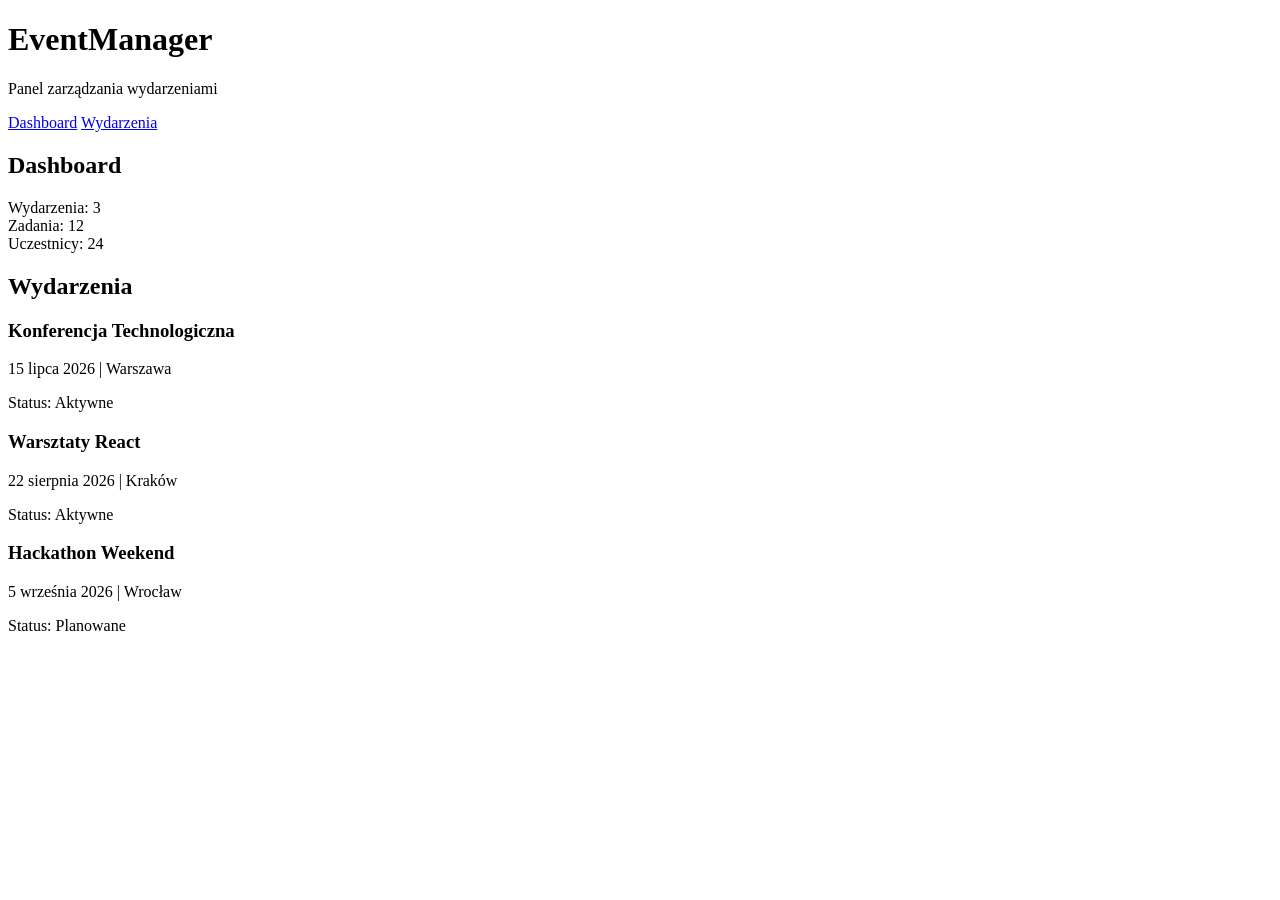
==== index.html @ 1fdc1cb6 "Add files via upload" ====
<!DOCTYPE html>
<html lang="pl">
<head>
    <meta charset="UTF-8">
    <meta name="viewport" content="width=device-width, initial-scale=1.0">
    <title>EventManager - Dashboard</title>
</head>
<body>
    <header>
        <h1>EventManager</h1>
        <p>Panel zarządzania wydarzeniami</p>
    </header>

    <nav>
        <a href="#dashboard">Dashboard</a>
        <a href="#events">Wydarzenia</a>
    </nav>

    <main>
        <section id="dashboard">
            <h2>Dashboard</h2>
            <div class="stats">
                <div>Wydarzenia: <span>3</span></div>
                <div>Zadania: <span>12</span></div>
                <div>Uczestnicy: <span>24</span></div>
            </div>
        </section>

        <section id="events">
            <h2>Wydarzenia</h2>
            <article>
                <h3>Konferencja Technologiczna</h3>
                <p>15 lipca 2026 | Warszawa</p>
                <p>Status: Aktywne</p>
            </article>
            <article>
                <h3>Warsztaty React</h3>
                <p>22 sierpnia 2026 | Kraków</p>
                <p>Status: Aktywne</p>
            </article>
            <article>
                <h3>Hackathon Weekend</h3>
                <p>5 września 2026 | Wrocław</p>
                <p>Status: Planowane</p>
            </article>
        </section>
    </main>
</body>
</html>
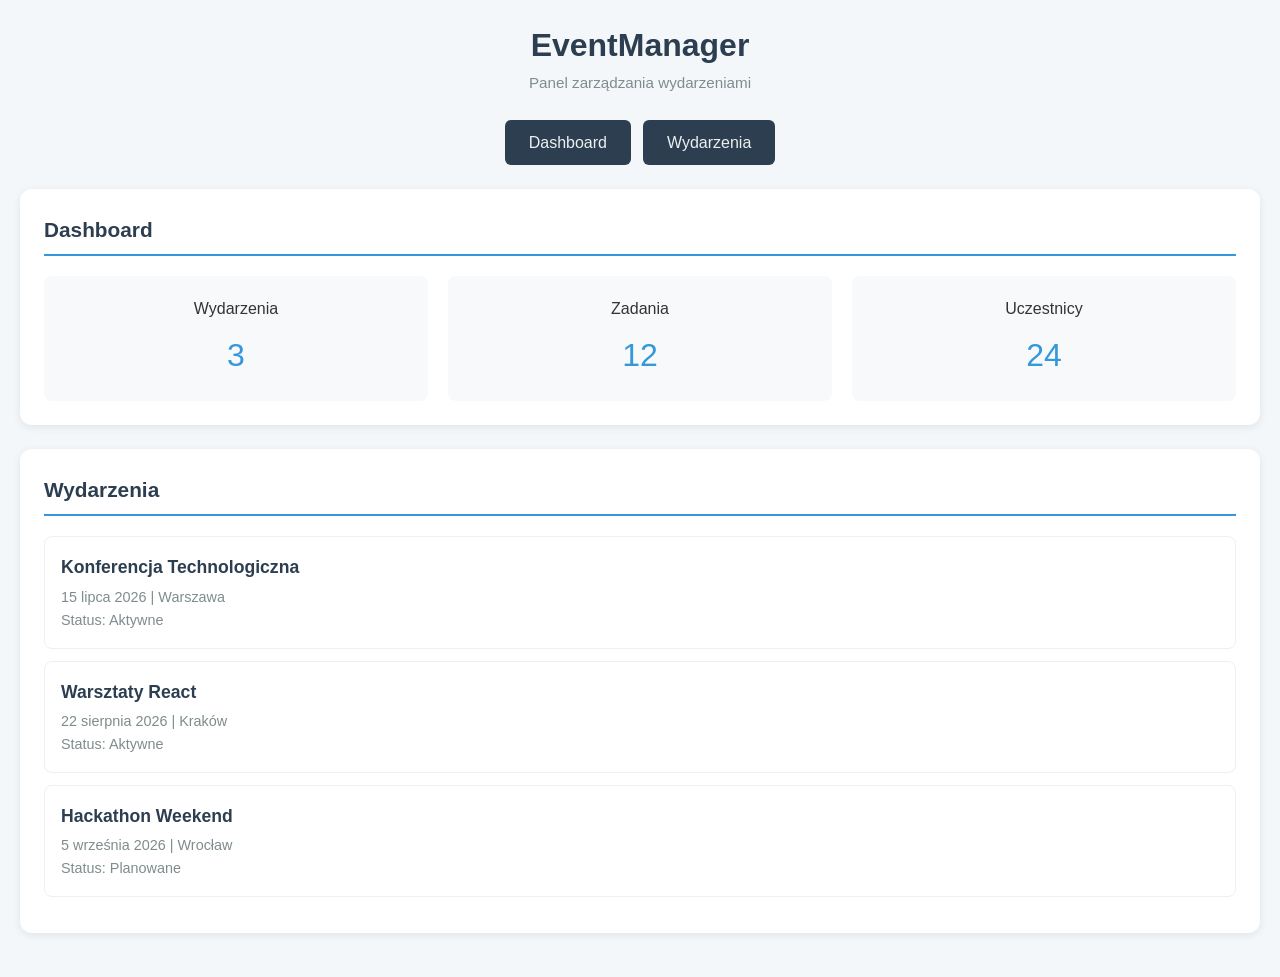
==== commit f95044cd: "Add files via upload" ====
--- a/index.html
+++ b/index.html
@@ -4,6 +4,7 @@
     <meta charset="UTF-8">
     <meta name="viewport" content="width=device-width, initial-scale=1.0">
     <title>EventManager - Dashboard</title>
+    <link rel="stylesheet" href="css/style.css">
 </head>
 <body>
     <header>
@@ -20,9 +21,9 @@
         <section id="dashboard">
             <h2>Dashboard</h2>
             <div class="stats">
-                <div>Wydarzenia: <span>3</span></div>
-                <div>Zadania: <span>12</span></div>
-                <div>Uczestnicy: <span>24</span></div>
+                <div>Wydarzenia <span>3</span></div>
+                <div>Zadania <span>12</span></div>
+                <div>Uczestnicy <span>24</span></div>
             </div>
         </section>
 
--- a/css/style.css
+++ b/css/style.css
@@ -0,0 +1,104 @@
+* {
+    margin: 0;
+    padding: 0;
+    box-sizing: border-box;
+}
+
+body {
+    font-family: 'Segoe UI', Tahoma, Geneva, Verdana, sans-serif;
+    line-height: 1.6;
+    color: #333;
+    background: #f4f7fa;
+    padding: 20px;
+}
+
+header {
+    text-align: center;
+    margin-bottom: 24px;
+}
+
+header h1 {
+    color: #2c3e50;
+    font-size: 2rem;
+}
+
+header p {
+    color: #7f8c8d;
+    font-size: .95rem;
+}
+
+nav {
+    display: flex;
+    justify-content: center;
+    gap: 12px;
+    margin-bottom: 24px;
+}
+
+nav a {
+    padding: 10px 24px;
+    background: #2c3e50;
+    color: #ecf0f1;
+    text-decoration: none;
+    border-radius: 6px;
+    font-weight: 500;
+    transition: background .3s;
+}
+
+nav a:hover {
+    background: #3498db;
+}
+
+section {
+    background: #fff;
+    border-radius: 12px;
+    padding: 24px;
+    margin-bottom: 24px;
+    box-shadow: 0 2px 8px rgba(0, 0, 0, .08);
+}
+
+section h2 {
+    color: #2c3e50;
+    font-size: 1.3rem;
+    border-bottom: 2px solid #3498db;
+    padding-bottom: 8px;
+    margin-bottom: 20px;
+}
+
+.stats {
+    display: flex;
+    gap: 20px;
+}
+
+.stats div {
+    flex: 1;
+    background: #f8f9fa;
+    border-radius: 8px;
+    padding: 20px;
+    text-align: center;
+    font-weight: 500;
+}
+
+.stats span {
+    display: block;
+    font-size: 2rem;
+    color: #3498db;
+    margin-top: 8px;
+}
+
+article {
+    border: 1px solid #ecf0f1;
+    border-radius: 8px;
+    padding: 16px;
+    margin-bottom: 12px;
+}
+
+article h3 {
+    color: #2c3e50;
+    font-size: 1.1rem;
+    margin-bottom: 4px;
+}
+
+article p {
+    color: #7f8c8d;
+    font-size: .9rem;
+}
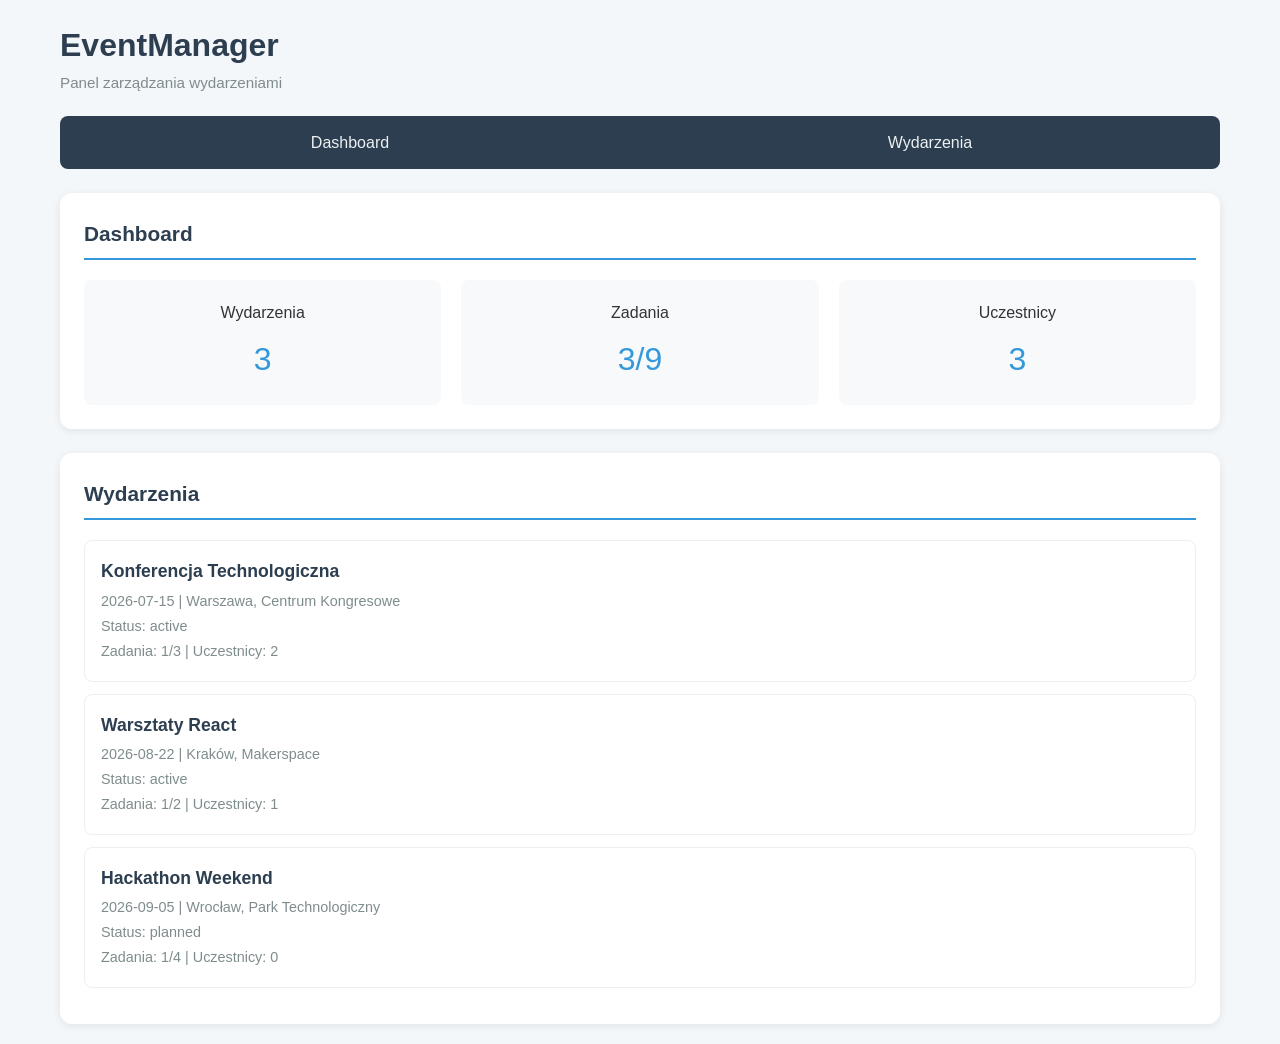
==== commit 09f02b91: "Add files via upload" ====
--- a/index.html
+++ b/index.html
@@ -7,44 +7,30 @@
     <link rel="stylesheet" href="css/style.css">
 </head>
 <body>
-    <header>
-        <h1>EventManager</h1>
-        <p>Panel zarządzania wydarzeniami</p>
-    </header>
+    <div class="container">
+        <header>
+            <div class="brand">
+                <div>
+                    <h1>EventManager</h1>
+                    <p>Panel zarządzania wydarzeniami</p>
+                </div>
+                <button class="nav-toggle" id="navToggle">&#9776;</button>
+            </div>
+        </header>
 
-    <nav>
-        <a href="#dashboard">Dashboard</a>
-        <a href="#events">Wydarzenia</a>
-    </nav>
+        <nav>
+            <ul id="navMenu">
+                <li><a href="#dashboard" class="nav-link">Dashboard</a></li>
+                <li><a href="#events" class="nav-link">Wydarzenia</a></li>
+            </ul>
+        </nav>
 
-    <main>
-        <section id="dashboard">
-            <h2>Dashboard</h2>
-            <div class="stats">
-                <div>Wydarzenia <span>3</span></div>
-                <div>Zadania <span>12</span></div>
-                <div>Uczestnicy <span>24</span></div>
-            </div>
-        </section>
+        <main>
+            <section id="dashboard"></section>
+            <section id="events"></section>
+        </main>
+    </div>
 
-        <section id="events">
-            <h2>Wydarzenia</h2>
-            <article>
-                <h3>Konferencja Technologiczna</h3>
-                <p>15 lipca 2026 | Warszawa</p>
-                <p>Status: Aktywne</p>
-            </article>
-            <article>
-                <h3>Warsztaty React</h3>
-                <p>22 sierpnia 2026 | Kraków</p>
-                <p>Status: Aktywne</p>
-            </article>
-            <article>
-                <h3>Hackathon Weekend</h3>
-                <p>5 września 2026 | Wrocław</p>
-                <p>Status: Planowane</p>
-            </article>
-        </section>
-    </main>
+    <script src="js/script.js"></script>
 </body>
 </html>
--- a/css/style.css
+++ b/css/style.css
@@ -9,12 +9,20 @@
     line-height: 1.6;
     color: #333;
     background: #f4f7fa;
+}
+
+.container {
+    max-width: 1200px;
+    margin: 0 auto;
     padding: 20px;
 }
 
 header {
-    text-align: center;
-    margin-bottom: 24px;
+    display: flex;
+    justify-content: space-between;
+    align-items: center;
+    flex-wrap: wrap;
+    margin-bottom: 20px;
 }
 
 header h1 {
@@ -27,32 +35,58 @@
     font-size: .95rem;
 }
 
+.nav-toggle {
+    display: none;
+    background: #2c3e50;
+    color: #ecf0f1;
+    border: none;
+    font-size: 1.5rem;
+    padding: 8px 12px;
+    border-radius: 4px;
+    cursor: pointer;
+}
+
 nav {
-    display: flex;
-    justify-content: center;
-    gap: 12px;
+    background: #2c3e50;
+    border-radius: 8px;
     margin-bottom: 24px;
 }
 
+nav ul {
+    list-style: none;
+    display: flex;
+}
+
+nav li {
+    flex: 1;
+    text-align: center;
+}
+
 nav a {
-    padding: 10px 24px;
-    background: #2c3e50;
+    display: block;
     color: #ecf0f1;
     text-decoration: none;
-    border-radius: 6px;
     font-weight: 500;
+    padding: 14px 20px;
     transition: background .3s;
 }
 
-nav a:hover {
+nav a:hover,
+nav a.active {
     background: #3498db;
+    border-radius: 8px;
+}
+
+main {
+    display: grid;
+    grid-template-columns: 1fr;
+    gap: 24px;
 }
 
 section {
     background: #fff;
     border-radius: 12px;
     padding: 24px;
-    margin-bottom: 24px;
     box-shadow: 0 2px 8px rgba(0, 0, 0, .08);
 }
 
@@ -90,6 +124,12 @@
     border-radius: 8px;
     padding: 16px;
     margin-bottom: 12px;
+    cursor: pointer;
+    transition: box-shadow .2s;
+}
+
+article:hover {
+    box-shadow: 0 2px 8px rgba(0, 0, 0, .1);
 }
 
 article h3 {
@@ -101,4 +141,41 @@
 article p {
     color: #7f8c8d;
     font-size: .9rem;
+    margin-bottom: 2px;
 }
+
+@media (max-width: 768px) {
+    .nav-toggle {
+        display: block;
+    }
+
+    nav ul {
+        display: none;
+        flex-direction: column;
+    }
+
+    nav ul.open {
+        display: flex;
+    }
+
+    nav li {
+        text-align: left;
+    }
+
+    header {
+        flex-direction: column;
+        align-items: flex-start;
+        gap: 8px;
+    }
+
+    header .brand {
+        display: flex;
+        justify-content: space-between;
+        align-items: center;
+        width: 100%;
+    }
+
+    .stats {
+        flex-direction: column;
+    }
+}
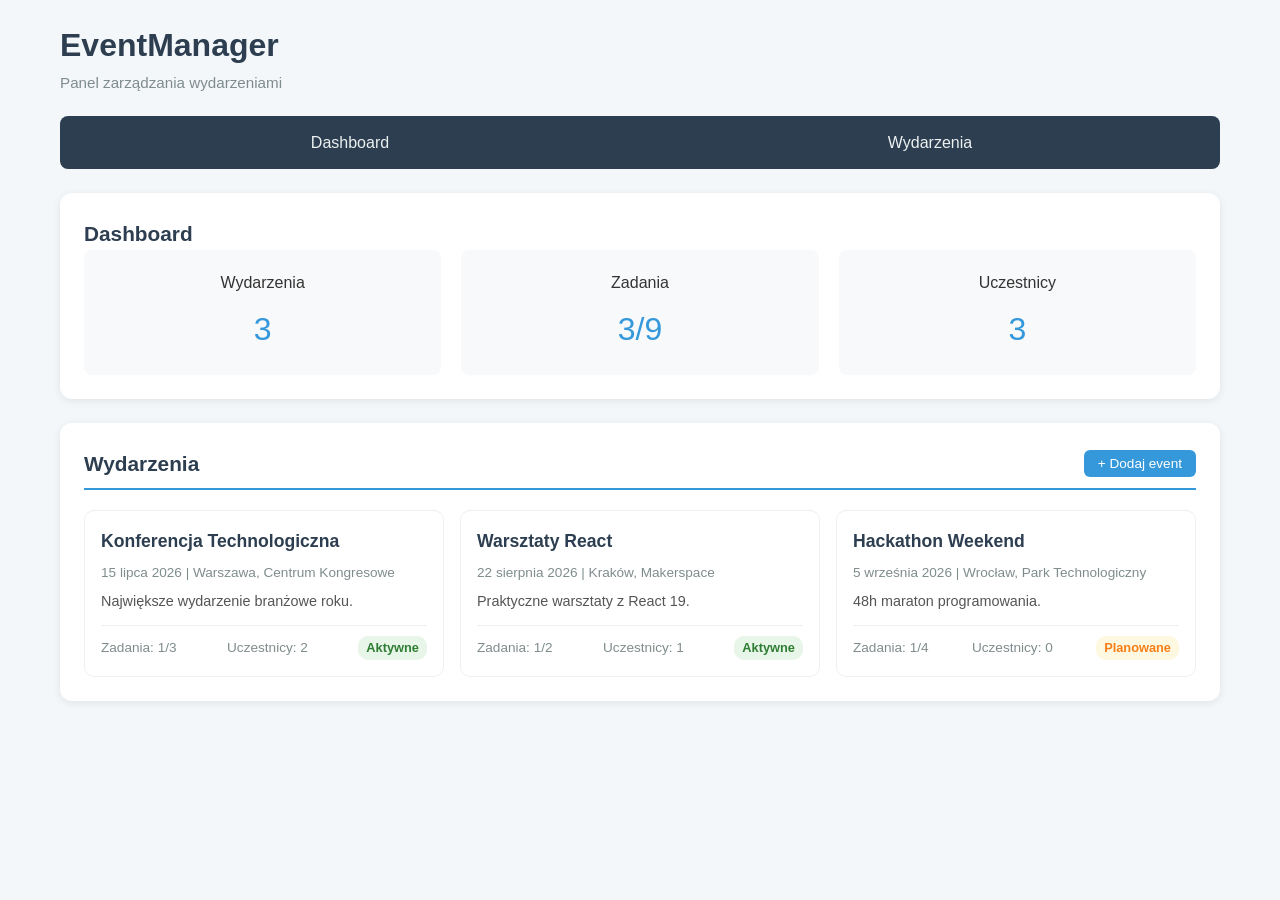
==== commit 851b8329: "Add files via upload" ====
--- a/index.html
+++ b/index.html
@@ -31,6 +31,32 @@
         </main>
     </div>
 
+    <div id="addEventModal" class="modal">
+        <div class="modal-content">
+            <button class="modal-close">&times;</button>
+            <h3>Dodaj wydarzenie</h3>
+            <form id="addEventForm">
+                <div class="form-group">
+                    <label for="evTitle">Nazwa *</label>
+                    <input type="text" id="evTitle" class="form-input" required>
+                </div>
+                <div class="form-group">
+                    <label for="evDate">Data *</label>
+                    <input type="date" id="evDate" class="form-input" required>
+                </div>
+                <div class="form-group">
+                    <label for="evLocation">Miejsce *</label>
+                    <input type="text" id="evLocation" class="form-input" required>
+                </div>
+                <div class="form-group">
+                    <label for="evDesc">Opis</label>
+                    <textarea id="evDesc" class="form-input" rows="3"></textarea>
+                </div>
+                <button type="submit" class="btn btn-primary">Dodaj</button>
+            </form>
+        </div>
+    </div>
+
     <script src="js/script.js"></script>
 </body>
 </html>
--- a/css/style.css
+++ b/css/style.css
@@ -93,6 +93,12 @@
 section h2 {
     color: #2c3e50;
     font-size: 1.3rem;
+}
+
+.card-header {
+    display: flex;
+    justify-content: space-between;
+    align-items: center;
     border-bottom: 2px solid #3498db;
     padding-bottom: 8px;
     margin-bottom: 20px;
@@ -119,29 +125,162 @@
     margin-top: 8px;
 }
 
-article {
+.events-grid {
+    display: grid;
+    grid-template-columns: repeat(auto-fill, minmax(280px, 1fr));
+    gap: 16px;
+}
+
+.event-card {
     border: 1px solid #ecf0f1;
-    border-radius: 8px;
+    border-radius: 10px;
     padding: 16px;
-    margin-bottom: 12px;
     cursor: pointer;
-    transition: box-shadow .2s;
-}
-
-article:hover {
-    box-shadow: 0 2px 8px rgba(0, 0, 0, .1);
-}
-
-article h3 {
+    transition: box-shadow .2s, transform .2s;
+}
+
+.event-card:hover {
+    box-shadow: 0 4px 12px rgba(0, 0, 0, .1);
+    transform: translateY(-2px);
+}
+
+.event-card h3 {
     color: #2c3e50;
     font-size: 1.1rem;
+    margin-bottom: 6px;
+}
+
+.event-date {
+    color: #7f8c8d;
+    font-size: .85rem;
+    margin-bottom: 8px;
+}
+
+.event-desc {
+    color: #555;
+    font-size: .9rem;
+    margin-bottom: 12px;
+    line-height: 1.5;
+}
+
+.event-meta {
+    display: flex;
+    justify-content: space-between;
+    align-items: center;
+    font-size: .85rem;
+    color: #7f8c8d;
+    padding-top: 10px;
+    border-top: 1px solid #ecf0f1;
+}
+
+.event-status {
+    padding: 2px 8px;
+    border-radius: 10px;
+    font-size: .8rem;
+    font-weight: 600;
+}
+
+.event-status.active {
+    background: #e8f5e9;
+    color: #2e7d32;
+}
+
+.event-status.planned {
+    background: #fff8e1;
+    color: #f57f17;
+}
+
+.btn {
+    display: inline-block;
+    padding: 8px 16px;
+    border: none;
+    border-radius: 6px;
+    font-size: .9rem;
+    font-weight: 500;
+    cursor: pointer;
+    transition: background .3s;
+}
+
+.btn-sm {
+    padding: 6px 14px;
+    font-size: .85rem;
+}
+
+.btn-primary {
+    background: #3498db;
+    color: #fff;
+}
+
+.btn-primary:hover {
+    background: #2980b9;
+}
+
+.modal {
+    display: none;
+    position: fixed;
+    top: 0;
+    left: 0;
+    width: 100%;
+    height: 100%;
+    background: rgba(0, 0, 0, .5);
+    z-index: 1000;
+    align-items: center;
+    justify-content: center;
+}
+
+.modal.open {
+    display: flex;
+}
+
+.modal-content {
+    background: #fff;
+    border-radius: 12px;
+    padding: 24px;
+    max-width: 500px;
+    width: 90%;
+    position: relative;
+    max-height: 90vh;
+    overflow-y: auto;
+}
+
+.modal-close {
+    position: absolute;
+    top: 12px;
+    right: 16px;
+    font-size: 1.5rem;
+    cursor: pointer;
+    color: #95a5a6;
+    background: none;
+    border: none;
+}
+
+.modal-close:hover {
+    color: #e74c3c;
+}
+
+.form-group {
+    margin-bottom: 16px;
+}
+
+.form-group label {
+    display: block;
     margin-bottom: 4px;
-}
-
-article p {
-    color: #7f8c8d;
+    font-weight: 500;
     font-size: .9rem;
-    margin-bottom: 2px;
+    color: #555;
+}
+
+.form-input {
+    width: 100%;
+    padding: 10px 12px;
+    border: 1px solid #dce1e8;
+    border-radius: 8px;
+    font-size: .95rem;
+    outline: none;
+}
+
+.form-input:focus {
+    border-color: #3498db;
 }
 
 @media (max-width: 768px) {
@@ -178,4 +317,8 @@
     .stats {
         flex-direction: column;
     }
-}
+
+    .events-grid {
+        grid-template-columns: 1fr;
+    }
+}
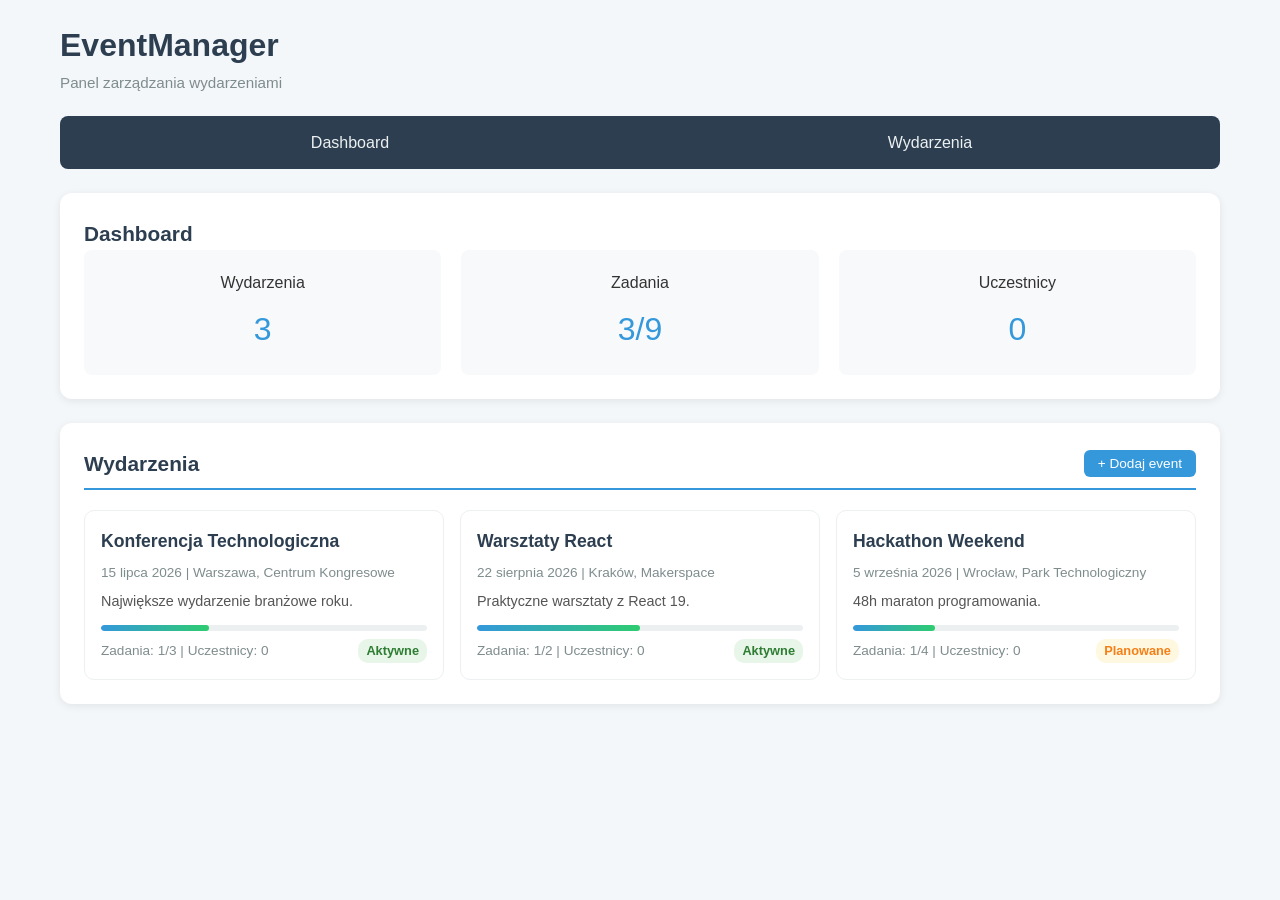
==== commit ea688458: "Add files via upload" ====
--- a/index.html
+++ b/index.html
@@ -57,6 +57,13 @@
         </div>
     </div>
 
+    <div id="eventDetailModal" class="modal">
+        <div class="modal-content">
+            <button class="modal-close">&times;</button>
+            <div id="eventDetailBody"></div>
+        </div>
+    </div>
+
     <script src="js/script.js"></script>
 </body>
 </html>
--- a/css/style.css
+++ b/css/style.css
@@ -164,13 +164,12 @@
 }
 
 .event-meta {
-    display: flex;
-    justify-content: space-between;
-    align-items: center;
     font-size: .85rem;
     color: #7f8c8d;
-    padding-top: 10px;
-    border-top: 1px solid #ecf0f1;
+    margin-top: 8px;
+    display: flex;
+    justify-content: space-between;
+    align-items: center;
 }
 
 .event-status {
@@ -188,6 +187,74 @@
 .event-status.planned {
     background: #fff8e1;
     color: #f57f17;
+}
+
+.progress-bar {
+    height: 6px;
+    background: #ecf0f1;
+    border-radius: 3px;
+    overflow: hidden;
+    margin-bottom: 8px;
+}
+
+.progress-fill {
+    height: 100%;
+    background: linear-gradient(90deg, #3498db, #2ecc71);
+    border-radius: 3px;
+    transition: width .3s;
+}
+
+.progress-section {
+    margin-bottom: 16px;
+}
+
+.progress-header {
+    display: flex;
+    justify-content: space-between;
+    font-size: .9rem;
+    color: #555;
+    margin-bottom: 6px;
+}
+
+.task-list {
+    list-style: none;
+    margin-bottom: 12px;
+}
+
+.task-list li {
+    padding: 6px 0;
+}
+
+.task-list label {
+    display: flex;
+    align-items: center;
+    gap: 8px;
+    cursor: pointer;
+    font-size: .95rem;
+}
+
+.task-list input[type="checkbox"] {
+    width: 18px;
+    height: 18px;
+    accent-color: #3498db;
+}
+
+.add-task-row {
+    display: flex;
+    gap: 8px;
+}
+
+.add-task-row input {
+    flex: 1;
+    padding: 8px 12px;
+    border: 1px solid #dce1e8;
+    border-radius: 6px;
+    font-size: .9rem;
+    outline: none;
+}
+
+.add-task-row input:focus {
+    border-color: #3498db;
 }
 
 .btn {
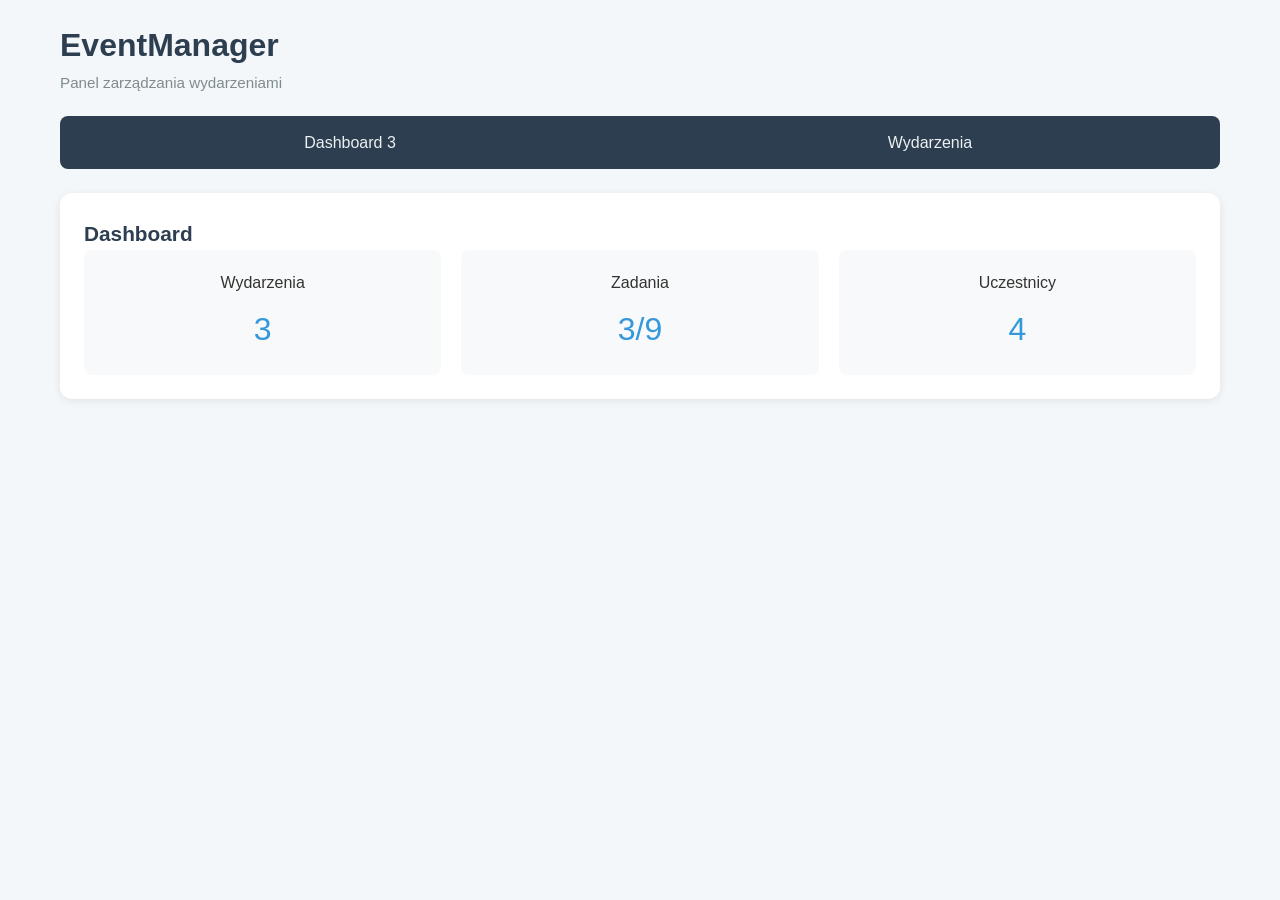
==== commit cb969507: "Add files via upload" ====
--- a/index.html
+++ b/index.html
@@ -20,15 +20,12 @@
 
         <nav>
             <ul id="navMenu">
-                <li><a href="#dashboard" class="nav-link">Dashboard</a></li>
+                <li><a href="#dashboard" class="nav-link">Dashboard <span id="eventCount">0</span></a></li>
                 <li><a href="#events" class="nav-link">Wydarzenia</a></li>
             </ul>
         </nav>
 
-        <main>
-            <section id="dashboard"></section>
-            <section id="events"></section>
-        </main>
+        <main id="mainContent"></main>
     </div>
 
     <div id="addEventModal" class="modal">
@@ -57,13 +54,6 @@
         </div>
     </div>
 
-    <div id="eventDetailModal" class="modal">
-        <div class="modal-content">
-            <button class="modal-close">&times;</button>
-            <div id="eventDetailBody"></div>
-        </div>
-    </div>
-
     <script src="js/script.js"></script>
 </body>
 </html>
--- a/css/style.css
+++ b/css/style.css
@@ -1,8 +1,4 @@
-* {
-    margin: 0;
-    padding: 0;
-    box-sizing: border-box;
-}
+* { margin: 0; padding: 0; box-sizing: border-box; }
 
 body {
     font-family: 'Segoe UI', Tahoma, Geneva, Verdana, sans-serif;
@@ -11,11 +7,7 @@
     background: #f4f7fa;
 }
 
-.container {
-    max-width: 1200px;
-    margin: 0 auto;
-    padding: 20px;
-}
+.container { max-width: 1200px; margin: 0 auto; padding: 20px; }
 
 header {
     display: flex;
@@ -25,105 +17,48 @@
     margin-bottom: 20px;
 }
 
-header h1 {
-    color: #2c3e50;
-    font-size: 2rem;
-}
-
-header p {
-    color: #7f8c8d;
-    font-size: .95rem;
-}
+header h1 { color: #2c3e50; font-size: 2rem; }
+header p { color: #7f8c8d; font-size: .95rem; }
 
 .nav-toggle {
-    display: none;
-    background: #2c3e50;
-    color: #ecf0f1;
-    border: none;
-    font-size: 1.5rem;
-    padding: 8px 12px;
-    border-radius: 4px;
-    cursor: pointer;
-}
-
-nav {
-    background: #2c3e50;
-    border-radius: 8px;
-    margin-bottom: 24px;
-}
-
-nav ul {
-    list-style: none;
-    display: flex;
-}
-
-nav li {
-    flex: 1;
-    text-align: center;
-}
+    display: none; background: #2c3e50; color: #ecf0f1;
+    border: none; font-size: 1.5rem; padding: 8px 12px;
+    border-radius: 4px; cursor: pointer;
+}
+
+nav { background: #2c3e50; border-radius: 8px; margin-bottom: 24px; }
+nav ul { list-style: none; display: flex; }
+nav li { flex: 1; text-align: center; }
 
 nav a {
-    display: block;
-    color: #ecf0f1;
-    text-decoration: none;
-    font-weight: 500;
-    padding: 14px 20px;
-    transition: background .3s;
-}
-
-nav a:hover,
-nav a.active {
-    background: #3498db;
-    border-radius: 8px;
-}
-
-main {
-    display: grid;
-    grid-template-columns: 1fr;
-    gap: 24px;
-}
+    display: block; color: #ecf0f1; text-decoration: none;
+    font-weight: 500; padding: 14px 20px; transition: background .3s;
+}
+
+nav a:hover, nav a.active { background: #3498db; border-radius: 8px; }
+
+main { display: grid; grid-template-columns: 1fr; gap: 24px; }
 
 section {
-    background: #fff;
-    border-radius: 12px;
-    padding: 24px;
+    background: #fff; border-radius: 12px; padding: 24px;
     box-shadow: 0 2px 8px rgba(0, 0, 0, .08);
 }
 
-section h2 {
-    color: #2c3e50;
-    font-size: 1.3rem;
-}
+section h2 { color: #2c3e50; font-size: 1.3rem; }
 
 .card-header {
-    display: flex;
-    justify-content: space-between;
-    align-items: center;
-    border-bottom: 2px solid #3498db;
-    padding-bottom: 8px;
-    margin-bottom: 20px;
-}
-
-.stats {
-    display: flex;
-    gap: 20px;
-}
+    display: flex; justify-content: space-between; align-items: center;
+    border-bottom: 2px solid #3498db; padding-bottom: 8px; margin-bottom: 20px;
+}
+
+.stats { display: flex; gap: 20px; }
 
 .stats div {
-    flex: 1;
-    background: #f8f9fa;
-    border-radius: 8px;
-    padding: 20px;
-    text-align: center;
-    font-weight: 500;
-}
-
-.stats span {
-    display: block;
-    font-size: 2rem;
-    color: #3498db;
-    margin-top: 8px;
-}
+    flex: 1; background: #f8f9fa; border-radius: 8px;
+    padding: 20px; text-align: center; font-weight: 500;
+}
+
+.stats span { display: block; font-size: 2rem; color: #3498db; margin-top: 8px; }
 
 .events-grid {
     display: grid;
@@ -132,260 +67,180 @@
 }
 
 .event-card {
-    border: 1px solid #ecf0f1;
-    border-radius: 10px;
-    padding: 16px;
-    cursor: pointer;
-    transition: box-shadow .2s, transform .2s;
-}
-
-.event-card:hover {
-    box-shadow: 0 4px 12px rgba(0, 0, 0, .1);
-    transform: translateY(-2px);
-}
-
-.event-card h3 {
-    color: #2c3e50;
-    font-size: 1.1rem;
-    margin-bottom: 6px;
-}
-
-.event-date {
-    color: #7f8c8d;
-    font-size: .85rem;
-    margin-bottom: 8px;
-}
-
-.event-desc {
-    color: #555;
-    font-size: .9rem;
-    margin-bottom: 12px;
-    line-height: 1.5;
-}
+    border: 1px solid #ecf0f1; border-radius: 10px; padding: 16px;
+    cursor: pointer; transition: box-shadow .2s, transform .2s;
+}
+
+.event-card:hover { box-shadow: 0 4px 12px rgba(0, 0, 0, .1); transform: translateY(-2px); }
+.event-card h3 { color: #2c3e50; font-size: 1.1rem; margin-bottom: 6px; }
+.event-date { color: #7f8c8d; font-size: .85rem; margin-bottom: 8px; }
+.event-desc { color: #555; font-size: .9rem; margin-bottom: 12px; line-height: 1.5; }
 
 .event-meta {
-    font-size: .85rem;
-    color: #7f8c8d;
-    margin-top: 8px;
-    display: flex;
-    justify-content: space-between;
-    align-items: center;
+    font-size: .85rem; color: #7f8c8d; margin-top: 8px;
+    display: flex; justify-content: space-between; align-items: center;
 }
 
 .event-status {
-    padding: 2px 8px;
-    border-radius: 10px;
-    font-size: .8rem;
-    font-weight: 600;
-}
-
-.event-status.active {
-    background: #e8f5e9;
-    color: #2e7d32;
-}
-
-.event-status.planned {
-    background: #fff8e1;
-    color: #f57f17;
-}
+    padding: 2px 8px; border-radius: 10px; font-size: .8rem; font-weight: 600;
+}
+
+.event-status.active { background: #e8f5e9; color: #2e7d32; }
+.event-status.planned { background: #fff8e1; color: #f57f17; }
 
 .progress-bar {
-    height: 6px;
-    background: #ecf0f1;
-    border-radius: 3px;
-    overflow: hidden;
-    margin-bottom: 8px;
+    height: 6px; background: #ecf0f1; border-radius: 3px; overflow: hidden; margin-bottom: 8px;
 }
 
 .progress-fill {
-    height: 100%;
-    background: linear-gradient(90deg, #3498db, #2ecc71);
-    border-radius: 3px;
-    transition: width .3s;
-}
-
-.progress-section {
-    margin-bottom: 16px;
-}
+    height: 100%; background: linear-gradient(90deg, #3498db, #2ecc71);
+    border-radius: 3px; transition: width .3s;
+}
+
+.progress-section { margin-bottom: 16px; }
 
 .progress-header {
-    display: flex;
-    justify-content: space-between;
-    font-size: .9rem;
-    color: #555;
-    margin-bottom: 6px;
-}
-
-.task-list {
-    list-style: none;
-    margin-bottom: 12px;
-}
-
-.task-list li {
-    padding: 6px 0;
-}
+    display: flex; justify-content: space-between;
+    font-size: .9rem; color: #555; margin-bottom: 6px;
+}
+
+.detail-header {
+    display: flex; justify-content: space-between; align-items: center;
+    margin: 16px 0 12px;
+}
+
+.detail-header h2 { margin: 0; }
+
+.event-desc-full {
+    color: #555; font-size: .95rem; line-height: 1.6; margin: 12px 0;
+}
+
+.detail-tabs {
+    display: flex; gap: 4px; margin-bottom: 16px; border-bottom: 2px solid #ecf0f1;
+}
+
+.tab-btn {
+    padding: 8px 16px; border: none; background: none; font-size: .9rem;
+    cursor: pointer; color: #7f8c8d; border-bottom: 2px solid transparent;
+    margin-bottom: -2px; transition: color .2s, border-color .2s;
+}
+
+.tab-btn:hover { color: #2c3e50; }
+.tab-btn.active { color: #3498db; border-bottom-color: #3498db; font-weight: 600; }
+
+.tab-content { display: none; }
+.tab-content.active { display: block; }
+
+.task-list { list-style: none; margin-bottom: 12px; }
+.task-list li { padding: 6px 0; }
 
 .task-list label {
-    display: flex;
-    align-items: center;
-    gap: 8px;
-    cursor: pointer;
-    font-size: .95rem;
-}
-
-.task-list input[type="checkbox"] {
-    width: 18px;
-    height: 18px;
-    accent-color: #3498db;
-}
-
-.add-task-row {
-    display: flex;
-    gap: 8px;
-}
-
-.add-task-row input {
-    flex: 1;
-    padding: 8px 12px;
-    border: 1px solid #dce1e8;
-    border-radius: 6px;
-    font-size: .9rem;
-    outline: none;
-}
-
-.add-task-row input:focus {
-    border-color: #3498db;
-}
+    display: flex; align-items: center; gap: 8px;
+    cursor: pointer; font-size: .95rem;
+}
+
+.task-list input[type="checkbox"] { width: 18px; height: 18px; accent-color: #3498db; }
+
+.add-row { display: flex; gap: 8px; flex-wrap: wrap; }
+
+.add-row input, .add-row select {
+    padding: 8px 12px; border: 1px solid #dce1e8;
+    border-radius: 6px; font-size: .9rem; outline: none;
+}
+
+.add-row input:focus, .add-row select:focus { border-color: #3498db; }
+.add-row input { flex: 1; min-width: 120px; }
+
+.participants-grid { display: grid; gap: 8px; margin-bottom: 12px; }
+
+.participant-card {
+    display: flex; align-items: center; gap: 12px;
+    padding: 10px 12px; border: 1px solid #ecf0f1;
+    border-radius: 8px; font-size: .9rem;
+}
+
+.avatar {
+    display: flex; align-items: center; justify-content: center;
+    width: 40px; height: 40px; border-radius: 50%;
+    background: linear-gradient(135deg, #3498db, #2c3e50);
+    color: #fff; font-weight: 600; font-size: .85rem; flex-shrink: 0;
+}
+
+.participant-card div { flex: 1; }
+.participant-card strong { display: block; color: #2c3e50; }
+.part-email { color: #7f8c8d; font-size: .85rem; }
+
+.part-role {
+    padding: 2px 8px; border-radius: 10px; font-size: .75rem; font-weight: 600;
+}
+
+.part-role.speaker { background: #e8f4fd; color: #1976d2; }
+.part-role.attendee { background: #e8f5e9; color: #388e3c; }
+.part-role.organizer { background: #fff3e0; color: #e65100; }
+.part-role.sponsor { background: #f3e5f5; color: #7b1fa2; }
 
 .btn {
-    display: inline-block;
-    padding: 8px 16px;
-    border: none;
-    border-radius: 6px;
-    font-size: .9rem;
-    font-weight: 500;
-    cursor: pointer;
-    transition: background .3s;
-}
-
-.btn-sm {
-    padding: 6px 14px;
-    font-size: .85rem;
-}
-
-.btn-primary {
-    background: #3498db;
-    color: #fff;
-}
-
-.btn-primary:hover {
-    background: #2980b9;
-}
+    display: inline-block; padding: 8px 16px; border: none;
+    border-radius: 6px; font-size: .9rem; font-weight: 500;
+    cursor: pointer; transition: background .3s;
+}
+
+.btn-sm { padding: 6px 14px; font-size: .85rem; }
+.btn-primary { background: #3498db; color: #fff; }
+.btn-primary:hover { background: #2980b9; }
+
+.btn-outline {
+    background: transparent; color: #2c3e50;
+    border: 1px solid #2c3e50;
+}
+
+.btn-outline:hover { background: #2c3e50; color: #fff; }
 
 .modal {
-    display: none;
-    position: fixed;
-    top: 0;
-    left: 0;
-    width: 100%;
-    height: 100%;
-    background: rgba(0, 0, 0, .5);
-    z-index: 1000;
-    align-items: center;
-    justify-content: center;
-}
-
-.modal.open {
-    display: flex;
-}
+    display: none; position: fixed; top: 0; left: 0; width: 100%; height: 100%;
+    background: rgba(0, 0, 0, .5); z-index: 1000;
+    align-items: center; justify-content: center;
+}
+
+.modal.open { display: flex; }
 
 .modal-content {
-    background: #fff;
-    border-radius: 12px;
-    padding: 24px;
-    max-width: 500px;
-    width: 90%;
-    position: relative;
-    max-height: 90vh;
-    overflow-y: auto;
+    background: #fff; border-radius: 12px; padding: 24px;
+    max-width: 500px; width: 90%; position: relative;
+    max-height: 90vh; overflow-y: auto;
 }
 
 .modal-close {
-    position: absolute;
-    top: 12px;
-    right: 16px;
-    font-size: 1.5rem;
-    cursor: pointer;
-    color: #95a5a6;
-    background: none;
-    border: none;
-}
-
-.modal-close:hover {
-    color: #e74c3c;
-}
-
-.form-group {
-    margin-bottom: 16px;
-}
+    position: absolute; top: 12px; right: 16px;
+    font-size: 1.5rem; cursor: pointer; color: #95a5a6;
+    background: none; border: none;
+}
+
+.modal-close:hover { color: #e74c3c; }
+
+.form-group { margin-bottom: 16px; }
 
 .form-group label {
-    display: block;
-    margin-bottom: 4px;
-    font-weight: 500;
-    font-size: .9rem;
-    color: #555;
+    display: block; margin-bottom: 4px;
+    font-weight: 500; font-size: .9rem; color: #555;
 }
 
 .form-input {
-    width: 100%;
-    padding: 10px 12px;
-    border: 1px solid #dce1e8;
-    border-radius: 8px;
-    font-size: .95rem;
-    outline: none;
-}
-
-.form-input:focus {
-    border-color: #3498db;
-}
+    width: 100%; padding: 10px 12px; border: 1px solid #dce1e8;
+    border-radius: 8px; font-size: .95rem; outline: none;
+}
+
+.form-input:focus { border-color: #3498db; }
 
 @media (max-width: 768px) {
-    .nav-toggle {
-        display: block;
-    }
-
-    nav ul {
-        display: none;
-        flex-direction: column;
-    }
-
-    nav ul.open {
-        display: flex;
-    }
-
-    nav li {
-        text-align: left;
-    }
-
-    header {
-        flex-direction: column;
-        align-items: flex-start;
-        gap: 8px;
-    }
-
-    header .brand {
-        display: flex;
-        justify-content: space-between;
-        align-items: center;
-        width: 100%;
-    }
-
-    .stats {
-        flex-direction: column;
-    }
-
-    .events-grid {
-        grid-template-columns: 1fr;
-    }
-}
+    .nav-toggle { display: block; }
+    nav ul { display: none; flex-direction: column; }
+    nav ul.open { display: flex; }
+    nav li { text-align: left; }
+    header { flex-direction: column; align-items: flex-start; gap: 8px; }
+    header .brand { display: flex; justify-content: space-between; align-items: center; width: 100%; }
+    .stats { flex-direction: column; }
+    .events-grid { grid-template-columns: 1fr; }
+    .participant-card { flex-direction: column; align-items: flex-start; }
+    .part-role { margin-left: 0; }
+}
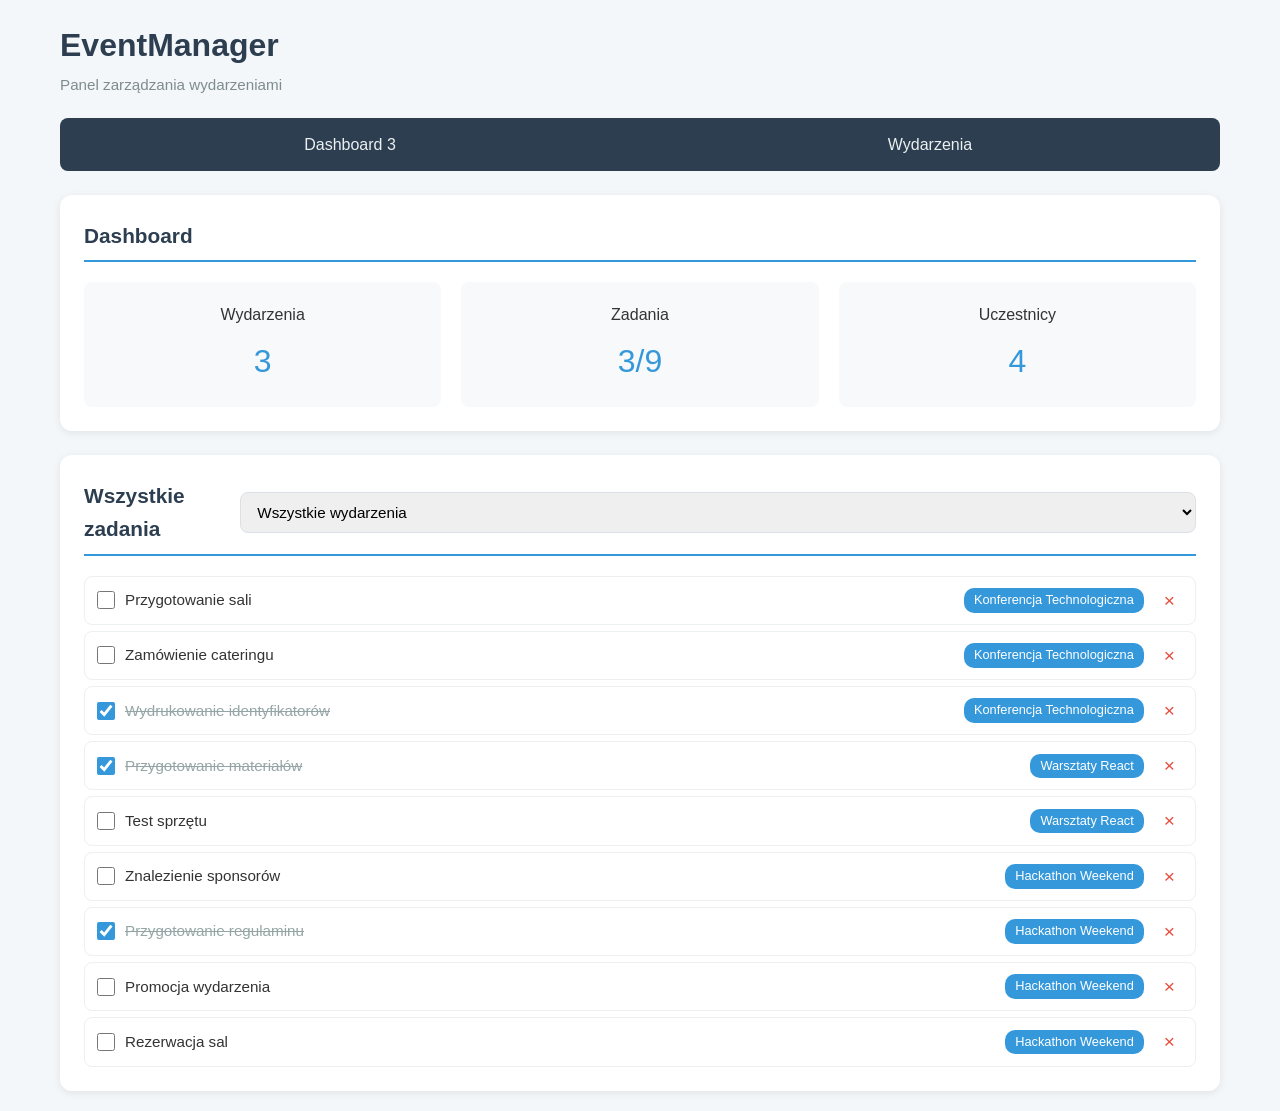
==== commit 3ea3ba5f: "Add files via upload" ====
--- a/index.html
+++ b/index.html
@@ -54,6 +54,18 @@
         </div>
     </div>
 
+    <div id="deleteConfirmModal" class="modal">
+        <div class="modal-content" style="max-width:400px">
+            <button class="modal-close">&times;</button>
+            <h3>Potwierdzenie</h3>
+            <p id="deleteConfirmMsg" style="margin:16px 0">Czy na pewno chcesz usunąć to wydarzenie?</p>
+            <div style="display:flex;gap:8px;justify-content:flex-end">
+                <button class="btn btn-outline" id="deleteCancelBtn">Anuluj</button>
+                <button class="btn btn-primary" style="background:#e74c3c" id="deleteConfirmBtn">Usuń</button>
+            </div>
+        </div>
+    </div>
+
     <script src="js/script.js"></script>
 </body>
 </html>
--- a/css/style.css
+++ b/css/style.css
@@ -1,246 +1,239 @@
-* { margin: 0; padding: 0; box-sizing: border-box; }
-
+* { margin:0; padding:0; box-sizing:border-box; }
+html { font-size:16px; scroll-behavior:smooth; }
 body {
-    font-family: 'Segoe UI', Tahoma, Geneva, Verdana, sans-serif;
-    line-height: 1.6;
-    color: #333;
-    background: #f4f7fa;
-}
-
-.container { max-width: 1200px; margin: 0 auto; padding: 20px; }
+    font-family:'Segoe UI',Tahoma,Geneva,Verdana,sans-serif;
+    line-height:1.6; color:#333; background:#f4f7fa; min-height:100vh;
+}
+.container { max-width:1200px; margin:0 auto; padding:20px; }
 
 header {
-    display: flex;
-    justify-content: space-between;
-    align-items: center;
-    flex-wrap: wrap;
-    margin-bottom: 20px;
-}
-
-header h1 { color: #2c3e50; font-size: 2rem; }
-header p { color: #7f8c8d; font-size: .95rem; }
+    display:flex; justify-content:space-between; align-items:center;
+    flex-wrap:wrap; margin-bottom:20px;
+}
+header .brand { display:flex; justify-content:space-between; align-items:center; width:100%; }
+header h1 { color:#2c3e50; font-size:2rem; font-weight:700; }
+header p { color:#7f8c8d; font-size:.95rem; margin-top:2px; }
 
 .nav-toggle {
-    display: none; background: #2c3e50; color: #ecf0f1;
-    border: none; font-size: 1.5rem; padding: 8px 12px;
-    border-radius: 4px; cursor: pointer;
-}
-
-nav { background: #2c3e50; border-radius: 8px; margin-bottom: 24px; }
-nav ul { list-style: none; display: flex; }
-nav li { flex: 1; text-align: center; }
-
+    display:none; background:#2c3e50; color:#ecf0f1;
+    border:none; font-size:1.5rem; padding:8px 12px;
+    border-radius:4px; cursor:pointer; transition:background .3s;
+}
+.nav-toggle:hover { background:#3498db; }
+
+nav { background:#2c3e50; border-radius:8px; margin-bottom:24px; }
+nav ul { list-style:none; display:flex; }
+nav li { flex:1; text-align:center; }
 nav a {
-    display: block; color: #ecf0f1; text-decoration: none;
-    font-weight: 500; padding: 14px 20px; transition: background .3s;
-}
-
-nav a:hover, nav a.active { background: #3498db; border-radius: 8px; }
-
-main { display: grid; grid-template-columns: 1fr; gap: 24px; }
-
-section {
-    background: #fff; border-radius: 12px; padding: 24px;
-    box-shadow: 0 2px 8px rgba(0, 0, 0, .08);
-}
-
-section h2 { color: #2c3e50; font-size: 1.3rem; }
+    display:block; color:#ecf0f1; text-decoration:none;
+    font-weight:500; padding:14px 20px; transition:background .3s,color .3s;
+}
+nav a:hover, nav a:focus-visible { background:#3498db; border-radius:8px; }
+nav a.active { background:#3498db; border-radius:8px; }
+nav a:focus-visible { outline:2px solid #fff; outline-offset:-2px; }
+
+main { display:grid; grid-template-columns:1fr; gap:24px; }
+
+section { background:#fff; border-radius:12px; padding:24px; box-shadow:0 2px 8px rgba(0,0,0,.08); }
+section h2 { color:#2c3e50; font-size:1.3rem; }
 
 .card-header {
-    display: flex; justify-content: space-between; align-items: center;
-    border-bottom: 2px solid #3498db; padding-bottom: 8px; margin-bottom: 20px;
-}
-
-.stats { display: flex; gap: 20px; }
-
+    display:flex; justify-content:space-between; align-items:center;
+    border-bottom:2px solid #3498db; padding-bottom:8px; margin-bottom:20px;
+}
+.card-header h2 { margin:0; border:none; padding:0; }
+
+.stats { display:flex; gap:20px; }
 .stats div {
-    flex: 1; background: #f8f9fa; border-radius: 8px;
-    padding: 20px; text-align: center; font-weight: 500;
-}
-
-.stats span { display: block; font-size: 2rem; color: #3498db; margin-top: 8px; }
+    flex:1; background:#f8f9fa; border-radius:8px;
+    padding:20px; text-align:center; font-weight:500;
+}
+.stats span { display:block; font-size:2rem; color:#3498db; margin-top:8px; }
+
+.btn {
+    display:inline-block; padding:10px 20px; border:none;
+    border-radius:6px; font-size:.9rem; font-weight:500;
+    cursor:pointer; transition:background .3s,transform .2s;
+}
+.btn:hover { transform:translateY(-1px); }
+.btn:active { transform:translateY(0); }
+.btn:focus-visible { outline:2px solid #3498db; outline-offset:2px; }
+.btn-sm { padding:8px 16px; font-size:.85rem; }
+.btn-primary { background:#3498db; color:#fff; }
+.btn-primary:hover { background:#2980b9; }
+.btn-outline { background:transparent; color:#2c3e50; border:1px solid #2c3e50; }
+.btn-outline:hover { background:#2c3e50; color:#fff; }
 
 .events-grid {
-    display: grid;
-    grid-template-columns: repeat(auto-fill, minmax(280px, 1fr));
-    gap: 16px;
-}
-
+    display:grid; grid-template-columns:repeat(auto-fill,minmax(280px,1fr)); gap:20px;
+}
 .event-card {
-    border: 1px solid #ecf0f1; border-radius: 10px; padding: 16px;
-    cursor: pointer; transition: box-shadow .2s, transform .2s;
-}
-
-.event-card:hover { box-shadow: 0 4px 12px rgba(0, 0, 0, .1); transform: translateY(-2px); }
-.event-card h3 { color: #2c3e50; font-size: 1.1rem; margin-bottom: 6px; }
-.event-date { color: #7f8c8d; font-size: .85rem; margin-bottom: 8px; }
-.event-desc { color: #555; font-size: .9rem; margin-bottom: 12px; line-height: 1.5; }
-
+    border:1px solid #e8edf2; border-radius:10px; padding:20px;
+    cursor:pointer; transition:transform .3s,box-shadow .3s;
+}
+.event-card:hover { transform:translateY(-4px); box-shadow:0 8px 24px rgba(0,0,0,.12); }
+.event-card h3 { color:#2c3e50; margin-bottom:8px; font-size:1.1rem; }
+.event-date { font-size:.85rem; color:#7f8c8d; font-weight:500; margin-bottom:6px; }
+.event-desc { color:#555; font-size:.9rem; margin-bottom:16px; line-height:1.5; }
 .event-meta {
-    font-size: .85rem; color: #7f8c8d; margin-top: 8px;
-    display: flex; justify-content: space-between; align-items: center;
-}
-
-.event-status {
-    padding: 2px 8px; border-radius: 10px; font-size: .8rem; font-weight: 600;
-}
-
-.event-status.active { background: #e8f5e9; color: #2e7d32; }
-.event-status.planned { background: #fff8e1; color: #f57f17; }
-
-.progress-bar {
-    height: 6px; background: #ecf0f1; border-radius: 3px; overflow: hidden; margin-bottom: 8px;
-}
-
+    display:flex; justify-content:space-between; align-items:center;
+    padding-top:12px; border-top:1px solid #ecf0f1; font-size:.85rem;
+}
+.event-status { font-size:.8rem; font-weight:600; padding:4px 10px; border-radius:12px; }
+.event-status.active { background:#e8f5e9; color:#2e7d32; }
+.event-status.planned { background:#fff8e1; color:#f57f17; }
+
+.progress-section { margin-bottom:24px; }
+.progress-header {
+    display:flex; justify-content:space-between;
+    margin-bottom:8px; font-size:.9rem; color:#555;
+}
+.progress-bar { height:10px; background:#ecf0f1; border-radius:5px; overflow:hidden; }
 .progress-fill {
-    height: 100%; background: linear-gradient(90deg, #3498db, #2ecc71);
-    border-radius: 3px; transition: width .3s;
-}
-
-.progress-section { margin-bottom: 16px; }
-
-.progress-header {
-    display: flex; justify-content: space-between;
-    font-size: .9rem; color: #555; margin-bottom: 6px;
-}
-
-.detail-header {
-    display: flex; justify-content: space-between; align-items: center;
-    margin: 16px 0 12px;
-}
-
-.detail-header h2 { margin: 0; }
-
-.event-desc-full {
-    color: #555; font-size: .95rem; line-height: 1.6; margin: 12px 0;
-}
-
-.detail-tabs {
-    display: flex; gap: 4px; margin-bottom: 16px; border-bottom: 2px solid #ecf0f1;
-}
-
+    height:100%; background:linear-gradient(90deg,#3498db,#2ecc71);
+    border-radius:5px; transition:width .5s ease;
+}
+
+.detail-header { display:flex; justify-content:space-between; align-items:center; margin:16px 0 12px; }
+.detail-header h2 { margin:0; }
+.event-desc-full { color:#555; font-size:.95rem; line-height:1.6; margin:12px 0; }
+.detail-tabs { display:flex; gap:4px; margin-bottom:16px; border-bottom:2px solid #ecf0f1; }
 .tab-btn {
-    padding: 8px 16px; border: none; background: none; font-size: .9rem;
-    cursor: pointer; color: #7f8c8d; border-bottom: 2px solid transparent;
-    margin-bottom: -2px; transition: color .2s, border-color .2s;
-}
-
-.tab-btn:hover { color: #2c3e50; }
-.tab-btn.active { color: #3498db; border-bottom-color: #3498db; font-weight: 600; }
-
-.tab-content { display: none; }
-.tab-content.active { display: block; }
-
-.task-list { list-style: none; margin-bottom: 12px; }
-.task-list li { padding: 6px 0; }
-
+    padding:8px 16px; border:none; background:none; font-size:.9rem;
+    cursor:pointer; color:#7f8c8d; border-bottom:2px solid transparent;
+    margin-bottom:-2px; transition:color .2s,border-color .2s;
+}
+.tab-btn:hover { color:#2c3e50; }
+.tab-btn.active { color:#3498db; border-bottom-color:#3498db; font-weight:600; }
+.tab-content { display:none; }
+.tab-content.active { display:block; }
+
+.task-list { list-style:none; margin-bottom:12px; }
+.task-list li { padding:6px 0; }
 .task-list label {
-    display: flex; align-items: center; gap: 8px;
-    cursor: pointer; font-size: .95rem;
-}
-
-.task-list input[type="checkbox"] { width: 18px; height: 18px; accent-color: #3498db; }
-
-.add-row { display: flex; gap: 8px; flex-wrap: wrap; }
-
+    display:flex; align-items:center; gap:8px;
+    cursor:pointer; font-size:.95rem;
+}
+.task-list input[type="checkbox"] { width:18px; height:18px; accent-color:#3498db; }
+
+.add-row { display:flex; gap:8px; flex-wrap:wrap; margin-top:8px; }
 .add-row input, .add-row select {
-    padding: 8px 12px; border: 1px solid #dce1e8;
-    border-radius: 6px; font-size: .9rem; outline: none;
-}
-
-.add-row input:focus, .add-row select:focus { border-color: #3498db; }
-.add-row input { flex: 1; min-width: 120px; }
-
-.participants-grid { display: grid; gap: 8px; margin-bottom: 12px; }
-
+    padding:8px 16px; border:1px solid #dce1e8;
+    border-radius:6px; font-size:.9rem; outline:none;
+}
+.add-row input:focus, .add-row select:focus { border-color:#3498db; }
+.add-row input { flex:1; min-width:120px; }
+
+.avatar {
+    display:flex; align-items:center; justify-content:center;
+    width:40px; height:40px; border-radius:50%;
+    background:linear-gradient(135deg,#3498db,#2c3e50);
+    color:#fff; font-weight:600; font-size:.85rem; flex-shrink:0;
+}
+.participants-grid {
+    display:grid; grid-template-columns:repeat(auto-fill,minmax(280px,1fr)); gap:16px;
+}
 .participant-card {
-    display: flex; align-items: center; gap: 12px;
-    padding: 10px 12px; border: 1px solid #ecf0f1;
-    border-radius: 8px; font-size: .9rem;
-}
-
-.avatar {
-    display: flex; align-items: center; justify-content: center;
-    width: 40px; height: 40px; border-radius: 50%;
-    background: linear-gradient(135deg, #3498db, #2c3e50);
-    color: #fff; font-weight: 600; font-size: .85rem; flex-shrink: 0;
-}
-
-.participant-card div { flex: 1; }
-.participant-card strong { display: block; color: #2c3e50; }
-.part-email { color: #7f8c8d; font-size: .85rem; }
-
-.part-role {
-    padding: 2px 8px; border-radius: 10px; font-size: .75rem; font-weight: 600;
-}
-
-.part-role.speaker { background: #e8f4fd; color: #1976d2; }
-.part-role.attendee { background: #e8f5e9; color: #388e3c; }
-.part-role.organizer { background: #fff3e0; color: #e65100; }
-.part-role.sponsor { background: #f3e5f5; color: #7b1fa2; }
-
-.btn {
-    display: inline-block; padding: 8px 16px; border: none;
-    border-radius: 6px; font-size: .9rem; font-weight: 500;
-    cursor: pointer; transition: background .3s;
-}
-
-.btn-sm { padding: 6px 14px; font-size: .85rem; }
-.btn-primary { background: #3498db; color: #fff; }
-.btn-primary:hover { background: #2980b9; }
-
-.btn-outline {
-    background: transparent; color: #2c3e50;
-    border: 1px solid #2c3e50;
-}
-
-.btn-outline:hover { background: #2c3e50; color: #fff; }
+    display:flex; align-items:center; gap:12px;
+    padding:16px; border:1px solid #ecf0f1; border-radius:10px;
+    transition:box-shadow .3s,transform .2s;
+}
+.participant-card:hover { box-shadow:0 4px 12px rgba(0,0,0,.1); transform:translateY(-2px); }
+.participant-card div { flex:1; }
+.participant-card strong { display:block; color:#2c3e50; }
+.part-email { color:#7f8c8d; font-size:.85rem; }
+.part-role { padding:2px 8px; border-radius:10px; font-size:.75rem; font-weight:600; }
+.part-role.speaker { background:#e8f4fd; color:#1976d2; }
+.part-role.attendee { background:#e8f5e9; color:#388e3c; }
+.part-role.organizer { background:#fff3e0; color:#e65100; }
+.part-role.sponsor { background:#f3e5f5; color:#7b1fa2; }
+
+.filters { display:flex; gap:12px; margin-bottom:20px; flex-wrap:wrap; }
+.filter-input { flex:1; min-width:200px; }
+.filter-select { width:auto; min-width:160px; }
+.task-filter-select { width:auto; min-width:180px; padding:6px 12px; font-size:.85rem; }
+
+.task-del, .part-del {
+    background:none; border:none; color:#e74c3c; font-size:1.2rem;
+    cursor:pointer; padding:4px 8px; border-radius:4px;
+    transition:background .2s; flex-shrink:0; line-height:1;
+}
+.task-del:hover, .part-del:hover { background:#fde8e8; }
+
+.all-tasks { display:flex; flex-direction:column; gap:6px; }
+.all-task-row {
+    display:flex; align-items:center; gap:12px;
+    padding:10px 12px; border:1px solid #ecf0f1; border-radius:8px; transition:background .2s;
+}
+.all-task-row:hover { background:#f8f9fa; }
+.all-task-label { display:flex; align-items:center; gap:10px; flex:1; cursor:pointer; }
+.all-task-label input[type="checkbox"] { width:18px; height:18px; accent-color:#3498db; cursor:pointer; }
+.all-task-text { font-size:.95rem; color:#333; }
+.all-task-text.done { text-decoration:line-through; color:#95a5a6; }
+.all-task-event {
+    font-size:.8rem; color:#fff; background:#3498db;
+    padding:2px 10px; border-radius:10px; font-weight:500; white-space:nowrap;
+}
 
 .modal {
-    display: none; position: fixed; top: 0; left: 0; width: 100%; height: 100%;
-    background: rgba(0, 0, 0, .5); z-index: 1000;
-    align-items: center; justify-content: center;
-}
-
-.modal.open { display: flex; }
-
+    display:none; position:fixed; top:0; left:0; width:100%; height:100%;
+    background:rgba(0,0,0,.5); z-index:1000; align-items:center;
+    justify-content:center; padding:20px;
+}
+.modal.open { display:flex; }
 .modal-content {
-    background: #fff; border-radius: 12px; padding: 24px;
-    max-width: 500px; width: 90%; position: relative;
-    max-height: 90vh; overflow-y: auto;
-}
-
+    background:#fff; border-radius:12px; padding:32px;
+    max-width:500px; width:100%; position:relative;
+    animation:modalSlideIn .3s ease; max-height:85vh; overflow-y:auto;
+}
+@keyframes modalSlideIn {
+    from { transform:translateY(-30px); opacity:0; }
+    to { transform:translateY(0); opacity:1; }
+}
 .modal-close {
-    position: absolute; top: 12px; right: 16px;
-    font-size: 1.5rem; cursor: pointer; color: #95a5a6;
-    background: none; border: none;
-}
-
-.modal-close:hover { color: #e74c3c; }
-
-.form-group { margin-bottom: 16px; }
-
-.form-group label {
-    display: block; margin-bottom: 4px;
-    font-weight: 500; font-size: .9rem; color: #555;
-}
-
+    position:absolute; top:12px; right:16px; font-size:1.5rem;
+    cursor:pointer; color:#95a5a6; transition:color .2s,transform .2s;
+    background:none; border:none; line-height:1;
+}
+.modal-close:hover { color:#e74c3c; transform:rotate(90deg); }
+
+.form-group { margin-bottom:16px; }
+.form-group label { display:block; margin-bottom:4px; font-weight:500; font-size:.9rem; color:#555; }
 .form-input {
-    width: 100%; padding: 10px 12px; border: 1px solid #dce1e8;
-    border-radius: 8px; font-size: .95rem; outline: none;
-}
-
-.form-input:focus { border-color: #3498db; }
-
-@media (max-width: 768px) {
-    .nav-toggle { display: block; }
-    nav ul { display: none; flex-direction: column; }
-    nav ul.open { display: flex; }
-    nav li { text-align: left; }
-    header { flex-direction: column; align-items: flex-start; gap: 8px; }
-    header .brand { display: flex; justify-content: space-between; align-items: center; width: 100%; }
-    .stats { flex-direction: column; }
-    .events-grid { grid-template-columns: 1fr; }
-    .participant-card { flex-direction: column; align-items: flex-start; }
-    .part-role { margin-left: 0; }
-}
+    width:100%; padding:10px 12px; border:1px solid #dce1e8;
+    border-radius:8px; font-size:.95rem; outline:none;
+    transition:border-color .3s,box-shadow .3s;
+}
+.form-input:focus { border-color:#3498db; box-shadow:0 0 0 3px rgba(52,152,219,.15); }
+
+a.btn { text-decoration:none; display:inline-block; text-align:center; }
+
+@media (max-width:768px) {
+    .container { padding:12px; }
+    .nav-toggle { display:block; }
+    nav ul { display:none; flex-direction:column; }
+    nav ul.open { display:flex; }
+    nav li { text-align:left; }
+    header { flex-direction:column; align-items:flex-start; gap:8px; }
+    header .brand { display:flex; justify-content:space-between; align-items:center; width:100%; }
+    header h1 { font-size:1.5rem; }
+    .events-grid { grid-template-columns:1fr; }
+    .participants-grid { grid-template-columns:1fr; }
+    section { padding:16px; }
+    .modal-content { padding:20px; }
+}
+@media (max-width:480px) {
+    header h1 { font-size:1.3rem; }
+    .event-card { padding:14px; }
+}
+@media (min-width:769px) and (max-width:1024px) {
+    .events-grid { grid-template-columns:repeat(2,1fr); }
+}
+@media (prefers-reduced-motion:reduce) {
+    *,*::before,*::after { animation-duration:.01ms!important; animation-iteration-count:1!important; transition-duration:.01ms!important; }
+}
+@media print {
+    .nav-toggle,.btn { display:none!important; }
+    section { box-shadow:none; border:1px solid #ddd; }
+    body { background:#fff; }
+}
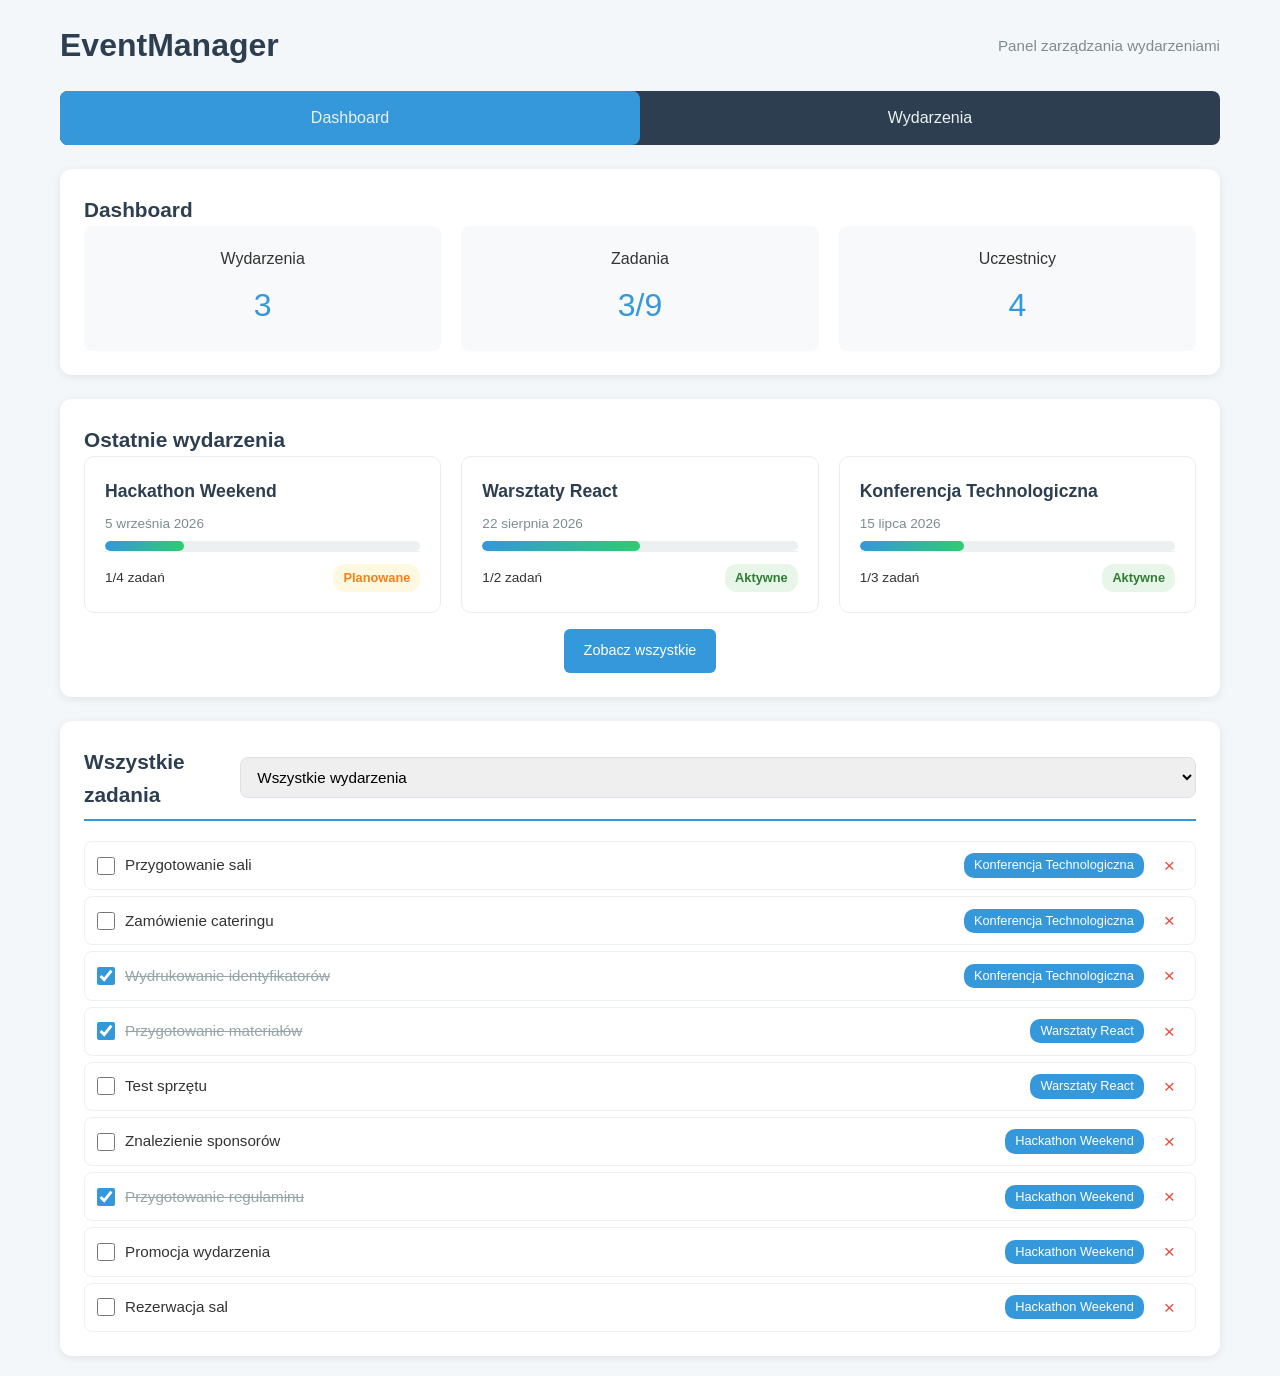
==== commit f4bd02ab: "Add files via upload" ====
--- a/index.html
+++ b/index.html
@@ -10,62 +10,35 @@
     <div class="container">
         <header>
             <div class="brand">
-                <div>
-                    <h1>EventManager</h1>
-                    <p>Panel zarządzania wydarzeniami</p>
-                </div>
-                <button class="nav-toggle" id="navToggle">&#9776;</button>
+                <h1>EventManager</h1>
+                <p>Panel zarządzania wydarzeniami</p>
             </div>
         </header>
-
         <nav>
-            <ul id="navMenu">
-                <li><a href="#dashboard" class="nav-link">Dashboard <span id="eventCount">0</span></a></li>
-                <li><a href="#events" class="nav-link">Wydarzenia</a></li>
+            <ul>
+                <li><a href="index.html" class="active">Dashboard</a></li>
+                <li><a href="events.html">Wydarzenia</a></li>
             </ul>
         </nav>
-
-        <main id="mainContent"></main>
+        <main>
+            <section>
+                <h2>Dashboard</h2>
+                <div class="stats" id="stats"></div>
+            </section>
+            <section>
+                <h2>Ostatnie wydarzenia</h2>
+                <div class="events-grid" id="recentEvents"></div>
+                <p style="text-align:center;margin-top:16px"><a href="events.html" class="btn btn-primary">Zobacz wszystkie</a></p>
+            </section>
+            <section>
+                <div class="card-header"><h2>Wszystkie zadania</h2>
+                    <select id="taskFilterEvent" class="form-input filter-select task-filter-select"></select>
+                </div>
+                <div id="allTasksList" class="all-tasks"></div>
+            </section>
+        </main>
     </div>
-
-    <div id="addEventModal" class="modal">
-        <div class="modal-content">
-            <button class="modal-close">&times;</button>
-            <h3>Dodaj wydarzenie</h3>
-            <form id="addEventForm">
-                <div class="form-group">
-                    <label for="evTitle">Nazwa *</label>
-                    <input type="text" id="evTitle" class="form-input" required>
-                </div>
-                <div class="form-group">
-                    <label for="evDate">Data *</label>
-                    <input type="date" id="evDate" class="form-input" required>
-                </div>
-                <div class="form-group">
-                    <label for="evLocation">Miejsce *</label>
-                    <input type="text" id="evLocation" class="form-input" required>
-                </div>
-                <div class="form-group">
-                    <label for="evDesc">Opis</label>
-                    <textarea id="evDesc" class="form-input" rows="3"></textarea>
-                </div>
-                <button type="submit" class="btn btn-primary">Dodaj</button>
-            </form>
-        </div>
-    </div>
-
-    <div id="deleteConfirmModal" class="modal">
-        <div class="modal-content" style="max-width:400px">
-            <button class="modal-close">&times;</button>
-            <h3>Potwierdzenie</h3>
-            <p id="deleteConfirmMsg" style="margin:16px 0">Czy na pewno chcesz usunąć to wydarzenie?</p>
-            <div style="display:flex;gap:8px;justify-content:flex-end">
-                <button class="btn btn-outline" id="deleteCancelBtn">Anuluj</button>
-                <button class="btn btn-primary" style="background:#e74c3c" id="deleteConfirmBtn">Usuń</button>
-            </div>
-        </div>
-    </div>
-
-    <script src="js/script.js"></script>
+    <script src="js/store.js"></script>
+    <script src="js/dashboard.js"></script>
 </body>
 </html>
--- a/css/style.css
+++ b/css/style.css
@@ -13,13 +13,6 @@
 header .brand { display:flex; justify-content:space-between; align-items:center; width:100%; }
 header h1 { color:#2c3e50; font-size:2rem; font-weight:700; }
 header p { color:#7f8c8d; font-size:.95rem; margin-top:2px; }
-
-.nav-toggle {
-    display:none; background:#2c3e50; color:#ecf0f1;
-    border:none; font-size:1.5rem; padding:8px 12px;
-    border-radius:4px; cursor:pointer; transition:background .3s;
-}
-.nav-toggle:hover { background:#3498db; }
 
 nav { background:#2c3e50; border-radius:8px; margin-bottom:24px; }
 nav ul { list-style:none; display:flex; }
@@ -210,12 +203,11 @@
 
 @media (max-width:768px) {
     .container { padding:12px; }
-    .nav-toggle { display:block; }
     nav ul { display:none; flex-direction:column; }
     nav ul.open { display:flex; }
     nav li { text-align:left; }
     header { flex-direction:column; align-items:flex-start; gap:8px; }
-    header .brand { display:flex; justify-content:space-between; align-items:center; width:100%; }
+    header .brand { width:100%; }
     header h1 { font-size:1.5rem; }
     .events-grid { grid-template-columns:1fr; }
     .participants-grid { grid-template-columns:1fr; }
@@ -233,7 +225,7 @@
     *,*::before,*::after { animation-duration:.01ms!important; animation-iteration-count:1!important; transition-duration:.01ms!important; }
 }
 @media print {
-    .nav-toggle,.btn { display:none!important; }
+    .btn { display:none!important; }
     section { box-shadow:none; border:1px solid #ddd; }
     body { background:#fff; }
 }
